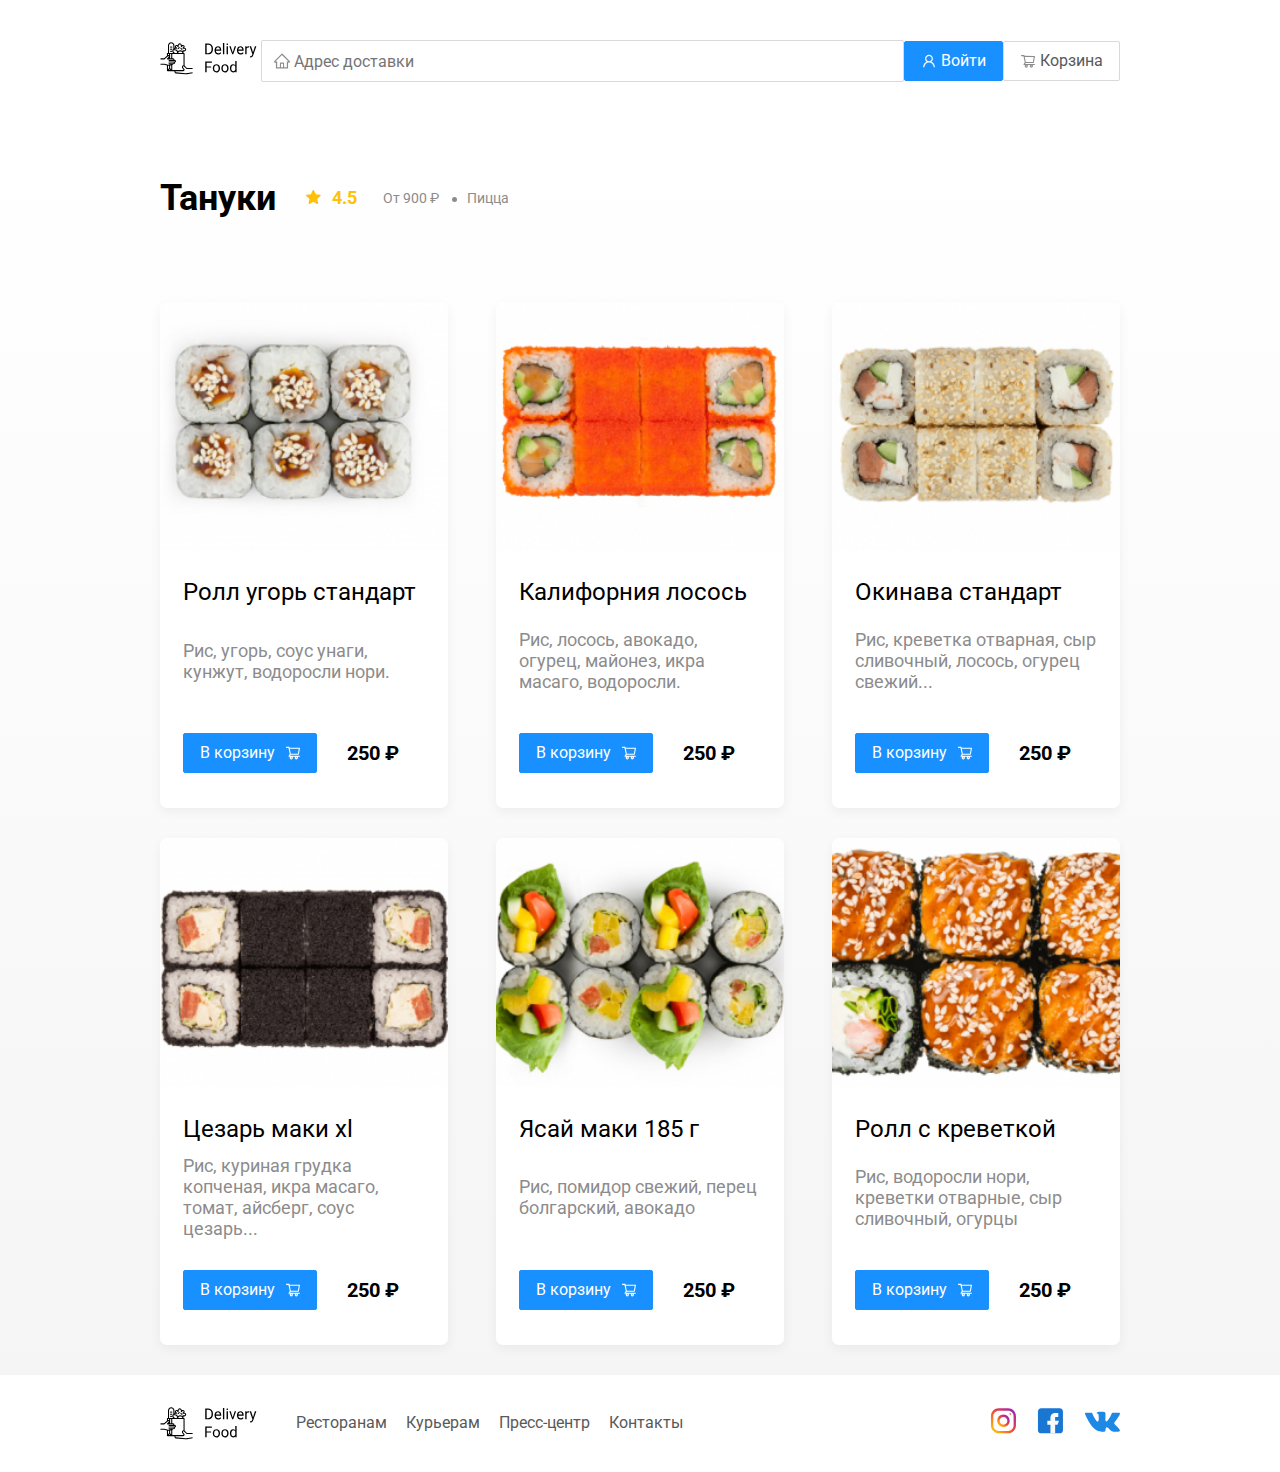
==== restaurant.html @ 8cb636b0 "4.3" ====
<!DOCTYPE html>
<html lang="en">
<head>
    <meta charset="UTF-8">
    <meta name="viewport" content="width=device-width, initial-scale=1.0">
    <meta http-equiv="X-UA-Compatible" content="ie=edge">
    <title>Delivery Food - доставка еды на дом</title>
    <link rel="preconnect" href="https://fonts.googleapis.com">
    <link rel="preconnect" href="https://fonts.gstatic.com" crossorigin>
    <link href="https://fonts.googleapis.com/css2?family=Roboto:wght@400;700&display=swap" rel="stylesheet">
    <link rel="stylesheet" href="css/normalize.css">
    <link rel="stylesheet" href="https://cdnjs.cloudflare.com/ajax/libs/animate.css/4.1.1/animate.min.css"/>
    <link rel="stylesheet" href="css/style.css">
</head>
<body>
    <div class="container">
        <header class="header">
            <a href="index.html" class=""><img src="img/logo.svg" alt="Delivery Food" class="logo"></a>
            <input type="text" class="input input-address" placeholder="Адрес доставки">
            <div class="buttons">
                <button class="button button-primary"> 
                    <img src="img/login.svg" alt="" class="button-icon"> 
                    <span class="button-text"> Войти </span> 
                </button>
                <button class="button " id="cart-button"> 
                    <img src="img/shopping-cart.svg" alt="" class="button-icon"> 
                    <span class="button-text"> Корзина </span>
                </button>
            </div>
        </header>
    </div>   
    
    <main class="main">
        <div class="container">
    
            <section class="cards-block">
                <div class="section-heading">
                    <h2 class="section-title">
                        Тануки
                    </h2>
                    <div class="card-info">
                        <div class="rating">
                            <img src="img/star.svg" alt="star" class="rating-star">
                            4.5
                        </div>
                        <div class="price">
                            От 900 ₽
                        </div>
                        <div class="category">
                            Пицца
                        </div>
                    </div>
                </div>
                <div class="cards">
                    <div class="card wow animate__animated animate__fadeInUp" data-wow-delay="0">
                        <img src="img/rol.jpg" alt="image" class="card-image">
                        <div class="card-text">
                            <div class="card-heading">
                                <h3 class="card-title card-title-reg">
                                    Ролл угорь стандарт
                                </h3>
                            </div>
                            <div class="card-info">
                                <div class="ingredietns">
                                    Рис, угорь, соус унаги, кунжут, водоросли нори.
                                </div>
                            </div>
                            <div class="card-buttons">
                                <button class="button button-primary">
                                    <span class="button-card-text">В корзину</span>
                                    <img src="img/cart2.svg" alt="shopping-cart" class="card-button-image">
                                </button>
                                <strong class="card-price-bold">250 ₽</strong>
                            </div>
                        </div>
                    </div>
                    <div class="card wow animate__animated animate__fadeInUp" data-wow-delay="0.2s">
                        <img src="img/kaliflos.jpg" alt="image" class="card-image">
                        <div class="card-text">
                            <div class="card-heading">
                                <h3 class="card-title card-title-reg">
                                    Калифорния лосось
                                </h3>
                            </div>
                            <div class="card-info">
                                <div class="ingredietns">
                                    Рис, лосось, авокадо, огурец, майонез, икра масаго, водоросли.
                                </div>
                            </div>
                            <div class="card-buttons">
                                <button class="button button-primary">
                                    <span class="button-card-text">В корзину</span>
                                    <img src="img/cart2.svg" alt="shopping-cart" class="card-button-image">
                                </button>
                                <strong class="card-price-bold">250 ₽</strong>
                            </div>
                        </div>
                    </div>
                    <div class="card wow animate__animated animate__fadeInUp" data-wow-delay="0.4s">
                        <img src="img/okinava.jpg"image" class="card-image">
                        <div class="card-text">
                            <div class="card-heading">
                                <h3 class="card-title card-title-reg">
                                    Окинава стандарт
                                </h3>
                            </div>
                            <div class="card-info">
                                <div class="ingredietns">
                                    Рис, креветка отварная, сыр сливочный, лосось, огурец свежий...
                                </div>
                            </div>
                            <div class="card-buttons">
                                <button class="button button-primary">
                                    <span class="button-card-text">В корзину</span>
                                    <img src="img/cart2.svg" alt="shopping-cart" class="card-button-image">
                                </button>
                                <strong class="card-price-bold">250 ₽</strong>
                            </div>
                        </div>
                    </div>
                    <div class="card wow animate__animated animate__fadeInUp" data-wow-delay="0">
                        <img src="img/ces.jpg" alt="image" class="card-image">
                        <div class="card-text">
                            <div class="card-heading">
                                <h3 class="card-title card-title-reg">
                                    Цезарь маки хl
                                </h3>
                            </div>
                            <div class="card-info">
                                <div class="ingredietns">
                                    Рис, куриная грудка копченая, икра масаго, томат, айсберг, соус цезарь...
                                </div>
                            </div>
                            <div class="card-buttons">
                                <button class="button button-primary">
                                    <span class="button-card-text">В корзину</span>
                                    <img src="img/cart2.svg" alt="shopping-cart" class="card-button-image">
                                </button>
                                <strong class="card-price-bold">250 ₽</strong>
                            </div>
                        </div>
                    </div>
                    <div class="card wow animate__animated animate__fadeInUp" data-wow-delay="0.2s">
                        <img src="img/yasay.jpg" alt="image" class="card-image">
                        <div class="card-text">
                            <div class="card-heading">
                                <h3 class="card-title card-title-reg">
                                    Ясай маки 185 г
                                </h3>
                            </div>
                            <div class="card-info">
                                <div class="ingredietns">
                                    Рис, помидор свежий, перец болгарский, авокадо
                                </div>
                            </div>
                            <div class="card-buttons">
                                <button class="button button-primary">
                                    <span class="button-card-text">В корзину</span>
                                    <img src="img/cart2.svg" alt="shopping-cart" class="card-button-image">
                                </button>
                                <strong class="card-price-bold">250 ₽</strong>
                            </div>
                        </div>
                    </div>
                    <div class="card wow animate__animated animate__fadeInUp" data-wow-delay="0.4s">
                        <img src="img/roolls.jpg" alt="image" class="card-image">
                        <div class="card-text">
                            <div class="card-heading">
                                <h3 class="card-title card-title-reg">
                                    Ролл с креветкой
                                </h3>
                            </div>
                            <div class="card-info">
                                <div class="ingredietns">
                                    Рис, водоросли нори, креветки отварные, сыр сливочный, огурцы
                                </div>
                            </div>
                            <div class="card-buttons">
                                <button class="button button-primary">
                                    <span class="button-card-text">В корзину</span>
                                    <img src="img/cart2.svg" alt="shopping-cart" class="card-button-image">
                                </button>
                                <strong class="card-price-bold">250 ₽</strong>
                            </div>
                        </div>
                    </div>
                    
                </div>
            </section>
        </div>
    </main>

    <footer class="footer">
        <div class="container">
            <div class="footer-block">
                <img src="img/logo.svg" alt="Delivery Food" class="logo footer-logo">
                <nav class="footer-nav">
                    <a href="#" class="footer-link">Ресторанам</a>
                    <a href="#" class="footer-link">Курьерам</a>
                    <a href="#" class="footer-link">Пресс-центр</a>
                    <a href="#" class="footer-link">Контакты</a>
                </nav>
                <div class="social-links">
                    <a href="" class="social-link"><img src="img/inst.svg" alt="inst"></a>
                    <a href="" class="social-link"><img src="img/facebook.svg" alt="facebook"></a>
                    <a href="" class="social-link"><img src="img/vk.svg" alt="vk"></a>
                </div>
            </div>
        </div>
    </footer>

    <div class="modal">
        <div class="modal-dialog">
            <div class="modal-header">
                <h1 class="modal-title">Корзина</h1>
                <button class="close">&times;</button>
            </div>
            <div class="modal-body">
                <div class="food-row">
                    <span class="food-name">Ролл угорь стандарт</span>
                    <strong class="food-price">250 ₽</strong>
                    <div class="food-counter">
                        <button class="counter-button">-</button>
                        <span class="counter">1</span>
                        <button class="counter-button">+</button>
                    </div>
                </div>
                <div class="food-row">
                    <span class="food-name">Ролл угорь стандарт</span>
                    <strong class="food-price">250 ₽</strong>
                    <div class="food-counter">
                        <button class="counter-button">-</button>
                        <span class="counter">1</span>
                        <button class="counter-button">+</button>
                    </div>
                </div>
                <div class="food-row">
                    <span class="food-name">Ролл угорь стандарт</span>
                    <strong class="food-price">250 ₽</strong>
                    <div class="food-counter">
                        <button class="counter-button">-</button>
                        <span class="counter">1</span>
                        <button class="counter-button">+</button>
                    </div>
                </div>
                <div class="food-row">
                    <span class="food-name">Ролл угорь стандарт</span>
                    <strong class="food-price">250 ₽</strong>
                    <div class="food-counter">
                        <button class="counter-button">-</button>
                        <span class="counter">1</span>
                        <button class="counter-button">+</button>
                    </div>
                </div>
            </div>
            <div class="modal-footer">
                <span class="modal-pricetag">1250 ₽</span>
                <div class="footer-buttons">
                    <button class="button button-primary btnn">Оформить заказ</button>
                    <button class="button">Отмена</button>
                </div>
            </div>
        </div>
    </div>
    <script src="js/wow.min.js"></script>
    <script src="js/modal.js"></script>
    <script src="js/main.js"></script>
</body>
</html>
---- css/style.css ----
.container{
    max-width: 1200px;
    margin: auto;
}

h1, h2, h3, h4, h5, h6, p, span {
    margin: 0;
    padding: 0;
}

body{
    font-family: 'Roboto', sans-serif;
}

.header{
    display: flex;
    align-items: center;
    justify-content: space-between;
    margin-top: 40px;
    margin-bottom: 40px;
}

.input{
    background: #fff;
    border: 1px solid #D9D9D9;
    border-radius: 2px;
    font-size: 16px;
    line-height: 24px;
    padding: 0 8px;
    padding-left: 32px;
    background-repeat:  no-repeat;
    background-position: left 11px center;
}

.input-address {   
    width: 690px;
    height: 40px;
    color: #BFBFBF;
    background-image: url(../img/home.svg);
    
}

.input-search {
    background-image: url(../img/search.svg);
    width: 306px;
    height: 34px;
    margin-left: auto;
}

.invalid-input {
    border: 1px solid #d63b3b;
}

.auth-msg {
    color: #d63b3b;
    text-align: right;
    padding-top: 20px;
}

.buttons{
    display: flex;
   align-items: center;
   width: 219px;
   justify-content: space-between;
}

.button{
   background: #fff;
   border: 1px solid #d9d9d9;
   box-sizing: border-box;
   box-shadow: 0px 0px 2px rgba(0, 0, 0, 0.0015);
   border-radius: 2px;
   color: #595959;
   font-size: 16px;
   line-height: 24px; 
   display: flex;
    align-items: center;
   height: 40px;
   padding: 8px 16px;

}

.button-primary{
    background: #1890FF;
    border: 1px solid #1890FF;
    color: #fff;
}

.button-red {
    background: #d63b3b;
    border: 1px solid #d63b3b;
    color: #fff;
}

.button-icon{
margin-right: 4px;

}

.promo{
    box-shadow:  0px 7px 12px rgba(158, 158, 163, 0.1);
    background: #FFF1B8 url(../img/promo-image.png) no-repeat top right; 
    border-radius: 10px;
    padding: 68px 70px;
}

.promo-title{
    font-style: normal;
    font-weight: bold;
    font-size: 39px;
    line-height: 46px;
    color: #302C34;
    margin-bottom: 16px;

}

.promo-text{
    max-width: 538px;
    font-style: normal;
    font-weight: normal;
    font-size: 24px;
    line-height: 28px;

    color: #302C34;
}

.section-title{
    font-style: normal;
    font-weight: bold;
    font-size: 36px;
    line-height: 42px;
    color: #000000;
    margin-right: 30px;
}

.section-heading{
    display: flex;
    align-items: center;
    margin-top: 56px; 
    margin-bottom: 44px;
}

.cards{
    display: flex;
    flex-wrap: wrap;
    align-items: flex-start;
    justify-content: space-between;
}

.card{
    background: #FFFFFF;
    box-shadow: 0px 4px 12px rgba(0, 0, 0, 0.05);
    border-radius: 7px;
    overflow: hidden;
    margin-bottom: 30px;
    flex-basis: 30%;
    text-decoration: none;
}

.card-image{
    height: 250px;
    object-fit: cover;
    width: 100%;
}

.card-text{
    padding-top: 20px;
    padding-bottom: 35px;
    padding-left: 23px;
    padding-right: 23px;
}

.card-heading{
    display: flex;
    align-items: center;
    justify-content: space-between;
    margin-bottom: 5px;
}

.card-title{
    margin: 0;
    font-style: normal;
    font-weight: bold;
    font-size: 24px;
    line-height: 32px;
    color: #000000;
}

.card-title-reg {
    font-style: normal;
    font-weight: 400;
}

.card-tag{
    font-style: normal;
    font-weight: normal;
    font-size: 12px;
    line-height: 20px;   
    color: #FFFFFF;
    background: #262626;
    border-radius: 2px;
    padding: 1px 8px;
}

.card-info{
    display: flex;
    align-items: center;
    flex-wrap: wrap;
}

.cards-block .card-info {
    min-height: 120px;
}

.ingredietns {
    margin-bottom: 25px;
}

.card-price-bold {
    font-style: normal;
    font-weight: bold;
    font-size: 20px;
    line-height: 32px;
    margin-left: 30px;
}

.card-buttons {
    display: flex;
    align-items: center;
}

.rating{
    margin-right: 26px;
    color: #FFC107;
    font-style: normal;
    font-weight: bold;
    font-size: 18px;
    line-height: 32px;
}


.ingredietns {
    font-style: normal;
    font-weight: normal;
    font-size: 18px;
    line-height: 21px;
    color: #8C8C8C;
}

.category{
    font-style: normal;
    font-weight: normal;
    font-size: 18px;
    line-height: 32px;
    color: #8C8C8C;
    text-overflow: ellipsis;
    overflow: hidden;
    white-space: nowrap;
    max-width: 150px;
}

.price{
    margin-right: 10px;
    color: #8C8C8C;
}

.price::after{
    content: "";
    width: 5px;
    height: 5px;
    background-color: #8c8c8c;
    display: inline-block;
    vertical-align: middle;
    border-radius: 50%;
    margin-left: 10px;

}

.rating-star{
    margin-right: 7px;
}

.main {
    background: linear-gradient(180deg, rgba(245, 245, 245, 0) 1.04%, #F5F5F5 100%);
}

.footer-block {
    display: flex;
    align-items: center;
    justify-content: space-between;
    padding-top: 30px;
    padding-bottom: 30px;
}

.footer-link {
    display: inline-block;
    text-decoration: none;
    color: #595959;
}

.footer-link:not(:last-child) {
    margin-right: 15px; 
}

.footer-nav {
    margin-left: 35px;
    margin-right: auto;
}

.social-links {
    display: flex;
    align-items: center;
}

.social-link:not(:last-child) {
    margin-right: 21px;
}


.card-button-image {
    margin-left: 10px;
}

.modal {
    display: none;
    position: fixed;
    top: 0;
    left: 0;
    width: 100%;
    height: 100%;
    background: rgba(0, 0, 0, 0.4);
}

.is-open {
    display: flex;
}

.modal-dialog {
    margin: auto;
    max-width: 790px;
    width: 95%;
    background: #FFFFFF;
    border-radius: 5px;
    padding: 40px 45px;
}

.modal-header {
    display: flex;
    justify-content: space-between;
    margin-bottom: 45px;
}

.modal-title {
    font-weight: bold;
    font-size: 36px;
    line-height: 42px;
    color: #000000;
}

.close {
    font-size: 36px;
    border: none;
    background-color: transparent;
}

.modal-body {
    margin-bottom: 52px;
}

.food-row {
    display: flex;
    align-items: flex-start;
    justify-content: space-between;
    padding-bottom: 8px;
    border-bottom: 1px solid #D9D9D9;
    margin-bottom: 15px;
}

.food-name {
    font-weight: normal;
    font-size: 18px;
    line-height: 32px;
}

.food-price {
    margin-left: auto;
    margin-right: 47px;
    font-weight: bold;
    font-size: 20px;
    line-height: 32px;
}

.food-counter {
    display: flex;
    align-items: center;
    font-size: 14px;
}

.counter-button {
    display: flex;
    align-items: center;
    justify-content: center;
    background: #FFFFFF;
    border: 1px solid #40A9FF;
    box-sizing: border-box;
    border-radius: 2px;
    width: 39px;
    height: 32px;
    line-height: 22px;
    color: #40A9FF;
}

.counter {
    font-size: 16px;
    margin-left: 10px;
    margin-right: 10px;
}

.modal-footer {
    display: flex;
    align-items: center;
    justify-content: space-between;
}

.footer-buttons {
    display: flex;
    align-items: center;
}


.btnn {
    margin-right: 15px;
}

.modal-pricetag {
    background: #262626;
    border-radius: 5px;
    color: #FFFFFF;
    padding: 15px 20px;
}

.modal-auth-dialog {
    max-width: 300px;
}

.modal-auth-dialog .modal-body {
    display: flex;
    flex-direction: column;
}

.input-auth{
    padding-left: 10px;
    height: 34px;
}

#input-password {
    margin-top: 20px;
}

#userName {
    font-size: 24px;
}

.hidden {
    display: none;
}

.logoHref {
    cursor: pointer;
}

@media (max-width: 1366px) {
    .container {
        max-width: 960px;
    }
    .promo {
        background-position: center right -300px;
        background-size: 750px;
    }
    .category, .price {
        font-size: 14px;
    }
}


@media (max-width: 992px) {
    .container {
        max-width: 752px;
    }
    .promo {
        padding: 50px;
        background-size: 500pz;
        background-position: center right -200px;
    }
    .promo-text {
        font-size: 18px;
        max-width: 400px;
    }
    .card {
        flex-basis: 49%;
    }
    .footer-link {
        font-size: 16px;
    }
}

@media (max-width: 768px) {
    .container {
        max-width: 560px;
    }
    .card-info {
        flex-wrap: wrap;
    }
    .card .rating {
        flex-basis: 100%;
    }
    .card-title {
        font-size: 18px;
    }
    .promo-title {
        font-size: 24px;
        line-height: 1.4;
    }
    .promo {
        background-size: 400px;
        background-position: bottom 50px right -200px;
    }
    .promo-text {
        margin-top: 0;
    }
    .section-title {
        font-size: 30px;
    }
}

@media (max-width: 578px) {
    .container {
        max-width: 90%;
    }
    .header {
        flex-wrap: wrap;
    }
    .input-address {
        flex: 1;
        margin-top: 15px;
        order: 5;
    }
    .promo {
        background-image: none;
    }
    .promo-title {
        margin-bottom: 10px;
    }
    .section-title {
        font-size: 20px;
    }
    .card {
        flex-basis: 100%;
    }
    .card-image {
        width: 100%;
    }
    .footer-nav {
        order: 0;
        margin-left: 0;
    }
    .footer-logo {
        order: 1;
        margin-right: 15px;
    }
    .social-links {
        order: 2;
    }
    .footer-nav {
        margin-left: 0;
        margin-right: 0;
        display: flex;
        flex-direction: column;
    }
}

@media (max-width: 480px) {
    .footer-block {
        flex-wrap: wrap;
        flex-direction: column;
    }
    .footer-logo {
        order: 0;
        margin-bottom: 20px;
    }
    .footer-link:not(:last-child) {
        margin-right: 0;
    }
    .section-heading {
        flex-wrap: wrap;
    }
    .promo {
        padding: 20px;
    }
    .buttons {
        justify-content:space-between;
    }
    .footer-nav {
        margin-bottom: 20px;
    }
    .header {
        justify-content: center;
    }
    
}
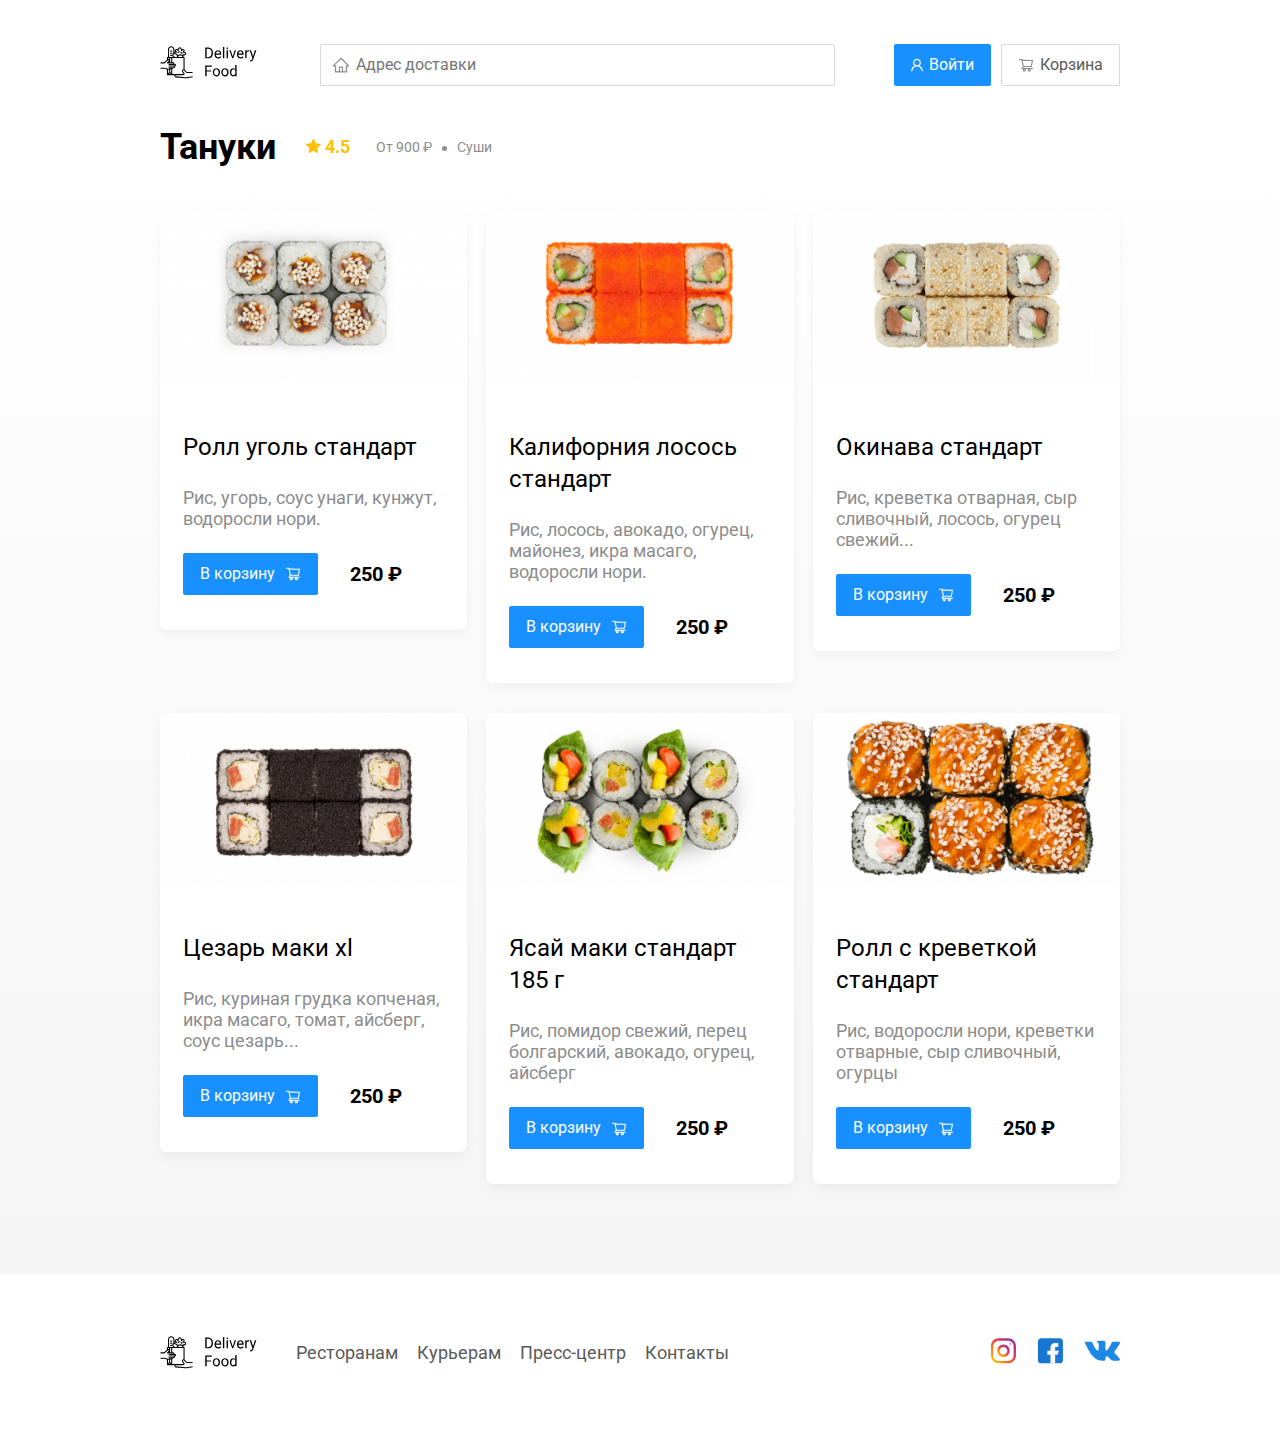
==== commit e2867b85: "pr 4.4 & 4.5" ====
--- a/restaurant.html
+++ b/restaurant.html
@@ -1,269 +1,124 @@
 <!DOCTYPE html>
 <html lang="en">
-<head>
-    <meta charset="UTF-8">
-    <meta name="viewport" content="width=device-width, initial-scale=1.0">
-    <meta http-equiv="X-UA-Compatible" content="ie=edge">
-    <title>Delivery Food - доставка еды на дом</title>
-    <link rel="preconnect" href="https://fonts.googleapis.com">
-    <link rel="preconnect" href="https://fonts.gstatic.com" crossorigin>
-    <link href="https://fonts.googleapis.com/css2?family=Roboto:wght@400;700&display=swap" rel="stylesheet">
-    <link rel="stylesheet" href="css/normalize.css">
-    <link rel="stylesheet" href="https://cdnjs.cloudflare.com/ajax/libs/animate.css/4.1.1/animate.min.css"/>
-    <link rel="stylesheet" href="css/style.css">
-</head>
-<body>
-    <div class="container">
-        <header class="header">
-            <a href="index.html" class=""><img src="img/logo.svg" alt="Delivery Food" class="logo"></a>
-            <input type="text" class="input input-address" placeholder="Адрес доставки">
-            <div class="buttons">
-                <button class="button button-primary"> 
-                    <img src="img/login.svg" alt="" class="button-icon"> 
-                    <span class="button-text"> Войти </span> 
-                </button>
-                <button class="button " id="cart-button"> 
-                    <img src="img/shopping-cart.svg" alt="" class="button-icon"> 
-                    <span class="button-text"> Корзина </span>
-                </button>
+    <head>
+        <meta charset="UTF-8">
+        <meta http-equiv="X-UA-Compatible" content="IE=edge">
+        <meta name="viewport" content="width=device-width, initial-scale=1.0">
+        <title>Пицца плюс</title>
+        <link rel="stylesheet" href="./css/normalize.css" />
+        <link rel="stylesheet" href="https://cdnjs.cloudflare.com/ajax/libs/animate.css/3.7.2/animate.min.css">
+        <link rel="stylesheet" href="./css/style.css" />
+        <link href="https://fonts.googleapis.com/css2?family=Roboto:wght@400;700&display=swap&subset=cyrillic" rel="stylesheet">
+        <script defer src="./js/wow.min.js"></script>
+        <script defer src="./js/main.js"></script>
+    </head>
+    <body>
+        <div class="container">
+            <header class="header">
+                <a href="index.html" class="logo animated bounceInLeft">
+                    <img src="./img/logo.svg" alt="logo">
+                </a>
+                <input type="text" class="input input-address" placeholder="Адрес доставки">
+                <div class="buttons">
+                    <button class="button button-primary">
+                        <img src="./img/user.svg" alt="user" class="button-icon">
+                        <span class="button-text">Войти</span>
+                    </button>
+                    <button class="button" id="cart-button">
+                        <img src="./img/shopping-cart.svg" alt="cart" class="button-icon">
+                        <span class="button-text">Корзина</span>
+                    </button>
+                </div>
+            </header>
+        </div>
+        <main class="main">
+            <div class="container">
+                <section class="restaurants">
+                    <div class="section-heading wow slideInLeft">
+                        <h2 class="section-title">Тануки</h2>
+                        <div class="card-info">
+                            <div class="rating">
+                                <img src="./img/star.svg" alt="rating" class="rating-star">
+                                4.5
+                            </div>
+                            <div class="price">От 900 ₽</div>
+                            <div class="category">Суши</div>
+                        </div>
+                    </div>
+                    <div class="cards" id="cards"></div>
+                </section>
             </div>
-        </header>
-    </div>   
-    
-    <main class="main">
-        <div class="container">
-    
-            <section class="cards-block">
-                <div class="section-heading">
-                    <h2 class="section-title">
-                        Тануки
-                    </h2>
-                    <div class="card-info">
-                        <div class="rating">
-                            <img src="img/star.svg" alt="star" class="rating-star">
-                            4.5
+        </main>
+        <footer class="footer">
+            <div class="container">
+                <div class="footer-block">
+                    <img src="img/logo.svg" alt="logo" class="logo footer-logo">
+                    <nav class="footer-nav">
+                        <a href="#" class="footer-link">Ресторанам</a>
+                        <a href="#" class="footer-link">Курьерам</a>
+                        <a href="#" class="footer-link">Пресс-центр</a>
+                        <a href="#" class="footer-link">Контакты</a>
+                    </nav>
+                    <div class="social-links">
+                        <a href="#" class="social-link"><img src="./img/instagram.svg" alt="instagram"></a>
+                        <a href="#" class="social-link"><img src="./img/facebook.svg" alt="facebook"></a>
+                        <a href="#" class="social-link"><img src="./img/vk.svg" alt="vk"></a>
+                    </div>
+                </div>
+            </div>
+        </footer>
+        <div class="modal" id="cart-modal">
+            <div class="modal-dialog">
+                <div class="modal-header">
+                    <h3 class="modal-title">Корзина</h3>
+                    <button class="button close" id="cart-modal-close">&times;</button>
+                </div>
+                <div class="modal-body">
+                    <div class="food-row">
+                        <span class="food-name">Ролл угорь стандарт</span>
+                        <strong class="food-price">250 ₽</strong>
+                        <div class="food-counter">
+                            <button class="counter-button">-</button>
+                            <span class="counter">1</span>
+                            <button class="counter-button">+</button>
                         </div>
-                        <div class="price">
-                            От 900 ₽
+                    </div>
+                    <div class="food-row">
+                        <span class="food-name">Ролл угорь стандарт</span>
+                        <strong class="food-price">250 ₽</strong>
+                        <div class="food-counter">
+                            <button class="counter-button">-</button>
+                            <span class="counter">1</span>
+                            <button class="counter-button">+</button>
                         </div>
-                        <div class="category">
-                            Пицца
+                    </div>
+                    <div class="food-row">
+                        <span class="food-name">Ролл угорь стандарт</span>
+                        <strong class="food-price">250 ₽</strong>
+                        <div class="food-counter">
+                            <button class="counter-button">-</button>
+                            <span class="counter">1</span>
+                            <button class="counter-button">+</button>
+                        </div>
+                    </div>
+                    <div class="food-row">
+                        <span class="food-name">Ролл угорь стандарт</span>
+                        <strong class="food-price">250 ₽</strong>
+                        <div class="food-counter">
+                            <button class="counter-button">-</button>
+                            <span class="counter">1</span>
+                            <button class="counter-button">+</button>
                         </div>
                     </div>
                 </div>
-                <div class="cards">
-                    <div class="card wow animate__animated animate__fadeInUp" data-wow-delay="0">
-                        <img src="img/rol.jpg" alt="image" class="card-image">
-                        <div class="card-text">
-                            <div class="card-heading">
-                                <h3 class="card-title card-title-reg">
-                                    Ролл угорь стандарт
-                                </h3>
-                            </div>
-                            <div class="card-info">
-                                <div class="ingredietns">
-                                    Рис, угорь, соус унаги, кунжут, водоросли нори.
-                                </div>
-                            </div>
-                            <div class="card-buttons">
-                                <button class="button button-primary">
-                                    <span class="button-card-text">В корзину</span>
-                                    <img src="img/cart2.svg" alt="shopping-cart" class="card-button-image">
-                                </button>
-                                <strong class="card-price-bold">250 ₽</strong>
-                            </div>
-                        </div>
+                <div class="modal-footer">
+                    <span class="modal-pricetag">1250 ₽</span>
+                    <div class="footer-buttons">
+                        <button class="button button-primary">Оформить заказ</button>
+                        <button class="button">Отмена</button>
                     </div>
-                    <div class="card wow animate__animated animate__fadeInUp" data-wow-delay="0.2s">
-                        <img src="img/kaliflos.jpg" alt="image" class="card-image">
-                        <div class="card-text">
-                            <div class="card-heading">
-                                <h3 class="card-title card-title-reg">
-                                    Калифорния лосось
-                                </h3>
-                            </div>
-                            <div class="card-info">
-                                <div class="ingredietns">
-                                    Рис, лосось, авокадо, огурец, майонез, икра масаго, водоросли.
-                                </div>
-                            </div>
-                            <div class="card-buttons">
-                                <button class="button button-primary">
-                                    <span class="button-card-text">В корзину</span>
-                                    <img src="img/cart2.svg" alt="shopping-cart" class="card-button-image">
-                                </button>
-                                <strong class="card-price-bold">250 ₽</strong>
-                            </div>
-                        </div>
-                    </div>
-                    <div class="card wow animate__animated animate__fadeInUp" data-wow-delay="0.4s">
-                        <img src="img/okinava.jpg"image" class="card-image">
-                        <div class="card-text">
-                            <div class="card-heading">
-                                <h3 class="card-title card-title-reg">
-                                    Окинава стандарт
-                                </h3>
-                            </div>
-                            <div class="card-info">
-                                <div class="ingredietns">
-                                    Рис, креветка отварная, сыр сливочный, лосось, огурец свежий...
-                                </div>
-                            </div>
-                            <div class="card-buttons">
-                                <button class="button button-primary">
-                                    <span class="button-card-text">В корзину</span>
-                                    <img src="img/cart2.svg" alt="shopping-cart" class="card-button-image">
-                                </button>
-                                <strong class="card-price-bold">250 ₽</strong>
-                            </div>
-                        </div>
-                    </div>
-                    <div class="card wow animate__animated animate__fadeInUp" data-wow-delay="0">
-                        <img src="img/ces.jpg" alt="image" class="card-image">
-                        <div class="card-text">
-                            <div class="card-heading">
-                                <h3 class="card-title card-title-reg">
-                                    Цезарь маки хl
-                                </h3>
-                            </div>
-                            <div class="card-info">
-                                <div class="ingredietns">
-                                    Рис, куриная грудка копченая, икра масаго, томат, айсберг, соус цезарь...
-                                </div>
-                            </div>
-                            <div class="card-buttons">
-                                <button class="button button-primary">
-                                    <span class="button-card-text">В корзину</span>
-                                    <img src="img/cart2.svg" alt="shopping-cart" class="card-button-image">
-                                </button>
-                                <strong class="card-price-bold">250 ₽</strong>
-                            </div>
-                        </div>
-                    </div>
-                    <div class="card wow animate__animated animate__fadeInUp" data-wow-delay="0.2s">
-                        <img src="img/yasay.jpg" alt="image" class="card-image">
-                        <div class="card-text">
-                            <div class="card-heading">
-                                <h3 class="card-title card-title-reg">
-                                    Ясай маки 185 г
-                                </h3>
-                            </div>
-                            <div class="card-info">
-                                <div class="ingredietns">
-                                    Рис, помидор свежий, перец болгарский, авокадо
-                                </div>
-                            </div>
-                            <div class="card-buttons">
-                                <button class="button button-primary">
-                                    <span class="button-card-text">В корзину</span>
-                                    <img src="img/cart2.svg" alt="shopping-cart" class="card-button-image">
-                                </button>
-                                <strong class="card-price-bold">250 ₽</strong>
-                            </div>
-                        </div>
-                    </div>
-                    <div class="card wow animate__animated animate__fadeInUp" data-wow-delay="0.4s">
-                        <img src="img/roolls.jpg" alt="image" class="card-image">
-                        <div class="card-text">
-                            <div class="card-heading">
-                                <h3 class="card-title card-title-reg">
-                                    Ролл с креветкой
-                                </h3>
-                            </div>
-                            <div class="card-info">
-                                <div class="ingredietns">
-                                    Рис, водоросли нори, креветки отварные, сыр сливочный, огурцы
-                                </div>
-                            </div>
-                            <div class="card-buttons">
-                                <button class="button button-primary">
-                                    <span class="button-card-text">В корзину</span>
-                                    <img src="img/cart2.svg" alt="shopping-cart" class="card-button-image">
-                                </button>
-                                <strong class="card-price-bold">250 ₽</strong>
-                            </div>
-                        </div>
-                    </div>
-                    
-                </div>
-            </section>
-        </div>
-    </main>
-
-    <footer class="footer">
-        <div class="container">
-            <div class="footer-block">
-                <img src="img/logo.svg" alt="Delivery Food" class="logo footer-logo">
-                <nav class="footer-nav">
-                    <a href="#" class="footer-link">Ресторанам</a>
-                    <a href="#" class="footer-link">Курьерам</a>
-                    <a href="#" class="footer-link">Пресс-центр</a>
-                    <a href="#" class="footer-link">Контакты</a>
-                </nav>
-                <div class="social-links">
-                    <a href="" class="social-link"><img src="img/inst.svg" alt="inst"></a>
-                    <a href="" class="social-link"><img src="img/facebook.svg" alt="facebook"></a>
-                    <a href="" class="social-link"><img src="img/vk.svg" alt="vk"></a>
                 </div>
             </div>
         </div>
-    </footer>
-
-    <div class="modal">
-        <div class="modal-dialog">
-            <div class="modal-header">
-                <h1 class="modal-title">Корзина</h1>
-                <button class="close">&times;</button>
-            </div>
-            <div class="modal-body">
-                <div class="food-row">
-                    <span class="food-name">Ролл угорь стандарт</span>
-                    <strong class="food-price">250 ₽</strong>
-                    <div class="food-counter">
-                        <button class="counter-button">-</button>
-                        <span class="counter">1</span>
-                        <button class="counter-button">+</button>
-                    </div>
-                </div>
-                <div class="food-row">
-                    <span class="food-name">Ролл угорь стандарт</span>
-                    <strong class="food-price">250 ₽</strong>
-                    <div class="food-counter">
-                        <button class="counter-button">-</button>
-                        <span class="counter">1</span>
-                        <button class="counter-button">+</button>
-                    </div>
-                </div>
-                <div class="food-row">
-                    <span class="food-name">Ролл угорь стандарт</span>
-                    <strong class="food-price">250 ₽</strong>
-                    <div class="food-counter">
-                        <button class="counter-button">-</button>
-                        <span class="counter">1</span>
-                        <button class="counter-button">+</button>
-                    </div>
-                </div>
-                <div class="food-row">
-                    <span class="food-name">Ролл угорь стандарт</span>
-                    <strong class="food-price">250 ₽</strong>
-                    <div class="food-counter">
-                        <button class="counter-button">-</button>
-                        <span class="counter">1</span>
-                        <button class="counter-button">+</button>
-                    </div>
-                </div>
-            </div>
-            <div class="modal-footer">
-                <span class="modal-pricetag">1250 ₽</span>
-                <div class="footer-buttons">
-                    <button class="button button-primary btnn">Оформить заказ</button>
-                    <button class="button">Отмена</button>
-                </div>
-            </div>
-        </div>
-    </div>
-    <script src="js/wow.min.js"></script>
-    <script src="js/modal.js"></script>
-    <script src="js/main.js"></script>
-</body>
+    </body>
 </html>--- a/css/style.css
+++ b/css/style.css
@@ -1,184 +1,163 @@
-.container{
+* {
+    box-sizing: border-box;
+}
+
+body {
+    font-family: "Roboto", sans-serif;
+    padding-top: 44px;
+}
+
+.container {
     max-width: 1200px;
-    margin: auto;
-}
-
-h1, h2, h3, h4, h5, h6, p, span {
-    margin: 0;
-    padding: 0;
-}
-
-body{
-    font-family: 'Roboto', sans-serif;
-}
-
-.header{
-    display: flex;
-    align-items: center;
-    justify-content: space-between;
-    margin-top: 40px;
+    margin: 0 auto;
+}
+
+.header {
+    display: flex;
+    align-items: center;
+    justify-content: space-between;
     margin-bottom: 40px;
 }
 
-.input{
-    background: #fff;
-    border: 1px solid #D9D9D9;
+.input {
+    background: #ffffff;
+    border: 1px solid #d9d9d9;
     border-radius: 2px;
     font-size: 16px;
     line-height: 24px;
-    padding: 0 8px;
-    padding-left: 32px;
-    background-repeat:  no-repeat;
+    padding: 8px;
+    padding-left: 35px;
+    background-repeat: no-repeat;
     background-position: left 11px center;
 }
 
-.input-address {   
-    width: 690px;
-    height: 40px;
-    color: #BFBFBF;
+.input-address {
+    flex: 0.8;
     background-image: url(../img/home.svg);
-    
 }
 
 .input-search {
+    height: 34px;
+    width: 306px;
     background-image: url(../img/search.svg);
-    width: 306px;
-    height: 34px;
     margin-left: auto;
 }
 
-.invalid-input {
-    border: 1px solid #d63b3b;
-}
-
-.auth-msg {
-    color: #d63b3b;
-    text-align: right;
-    padding-top: 20px;
-}
-
-.buttons{
-    display: flex;
-   align-items: center;
-   width: 219px;
-   justify-content: space-between;
-}
-
-.button{
-   background: #fff;
-   border: 1px solid #d9d9d9;
-   box-sizing: border-box;
-   box-shadow: 0px 0px 2px rgba(0, 0, 0, 0.0015);
-   border-radius: 2px;
-   color: #595959;
-   font-size: 16px;
-   line-height: 24px; 
-   display: flex;
-    align-items: center;
-   height: 40px;
-   padding: 8px 16px;
-
-}
-
-.button-primary{
-    background: #1890FF;
-    border: 1px solid #1890FF;
+.buttons {
+    display: flex;
+    align-items: center;
+}
+
+.button {
+    display: flex;
+    align-items: center;
+    padding: 8px 16px;
+    background: #ffffff;
+    border: 1px solid #d9d9d9;
+    box-sizing: border-box;
+    box-shadow: 0px 0px 2px rgba(0, 0, 0, 0.0015);
+    border-radius:  2px;
+    color: #595959;
+    font-size: 16px;
+    line-height: 24px;
+    cursor: pointer;
+}
+
+.button-primary {
+    background: #1890ff;
+    border-color: #1890ff;
     color: #fff;
-}
-
-.button-red {
-    background: #d63b3b;
-    border: 1px solid #d63b3b;
-    color: #fff;
-}
-
-.button-icon{
-margin-right: 4px;
-
-}
-
-.promo{
-    box-shadow:  0px 7px 12px rgba(158, 158, 163, 0.1);
-    background: #FFF1B8 url(../img/promo-image.png) no-repeat top right; 
+    margin-right: 10px;
+}
+
+.button-icon {
+    margin-right: 6px;
+}
+
+.button-card-text {
+    margin-right: 10px;
+}
+
+.main {
+    background: linear-gradient(180deg, rgba(245,245,245, 0) 1.04%, #f5f5f5 100%);
+    padding-bottom: 60px;
+}
+
+.promo {
+    box-shadow: 0px 7px 12px rgba(158, 158, 163, 0.1);
+    background: #fff1b8 url(../img/promo-image.png) no-repeat top -100px right -100px / 600px;
     border-radius: 10px;
     padding: 68px 70px;
-}
-
-.promo-title{
+    margin-bottom: 56px;
+}
+
+.proto-title {
     font-style: normal;
     font-weight: bold;
     font-size: 39px;
     line-height: 46px;
     color: #302C34;
-    margin-bottom: 16px;
-
-}
-
-.promo-text{
-    max-width: 538px;
+    margin-bottom: 15px;
+}
+
+.promo-text {
     font-style: normal;
     font-weight: normal;
     font-size: 24px;
     line-height: 28px;
-
     color: #302C34;
-}
-
-.section-title{
+    max-width: 538px;
+}
+
+.section-heading {
+    display: flex;
+    align-items: center;
+    margin-bottom: 44px;
+}
+
+.section-title {
     font-style: normal;
     font-weight: bold;
     font-size: 36px;
     line-height: 42px;
     color: #000000;
-    margin-right: 30px;
-}
-
-.section-heading{
-    display: flex;
-    align-items: center;
-    margin-top: 56px; 
-    margin-bottom: 44px;
-}
-
-.cards{
+    margin: 0 30px 0 0;
+}
+
+.cards {
     display: flex;
     flex-wrap: wrap;
+    justify-content: space-between;
     align-items: flex-start;
-    justify-content: space-between;
-}
-
-.card{
+}
+
+.card {
     background: #FFFFFF;
     box-shadow: 0px 4px 12px rgba(0, 0, 0, 0.05);
     border-radius: 7px;
     overflow: hidden;
     margin-bottom: 30px;
-    flex-basis: 30%;
+    flex-basis: 32%;
     text-decoration: none;
-}
-
-.card-image{
-    height: 250px;
+    cursor: pointer;
+}
+
+.card-image {
+    width: 100%;
     object-fit: cover;
-    width: 100%;
-}
-
-.card-text{
-    padding-top: 20px;
-    padding-bottom: 35px;
-    padding-left: 23px;
-    padding-right: 23px;
-}
-
-.card-heading{
-    display: flex;
-    align-items: center;
-    justify-content: space-between;
-    margin-bottom: 5px;
-}
-
-.card-title{
-    margin: 0;
+}
+
+.card-text {
+    padding: 20px 23px 35px;
+}
+
+.card-heading {
+    display: flex;
+    justify-content: space-between;
+    align-items: center;
+}
+
+.card-title {
     font-style: normal;
     font-weight: bold;
     font-size: 24px;
@@ -187,84 +166,65 @@
 }
 
 .card-title-reg {
-    font-style: normal;
-    font-weight: 400;
-}
-
-.card-tag{
+    font-weight: normal;
+}
+
+.card-tag {
     font-style: normal;
     font-weight: normal;
     font-size: 12px;
-    line-height: 20px;   
-    color: #FFFFFF;
+    line-height: 20px;
+    padding: 1px 8px;
     background: #262626;
     border-radius: 2px;
-    padding: 1px 8px;
-}
-
-.card-info{
+    color: #fff
+}
+
+.card-info {
     display: flex;
     align-items: center;
     flex-wrap: wrap;
 }
 
-.cards-block .card-info {
-    min-height: 120px;
-}
-
-.ingredietns {
-    margin-bottom: 25px;
+.card-buttons {
+    display: flex;
+    align-items: center;
+    margin-top: 24px;
 }
 
 .card-price-bold {
-    font-style: normal;
-    font-weight: bold;
     font-size: 20px;
     line-height: 32px;
-    margin-left: 30px;
-}
-
-.card-buttons {
-    display: flex;
-    align-items: center;
-}
-
-.rating{
+    margin-left: 22px;
+}
+
+.rating {
     margin-right: 26px;
-    color: #FFC107;
-    font-style: normal;
+    color: #ffc107;
     font-weight: bold;
     font-size: 18px;
     line-height: 32px;
 }
 
-
-.ingredietns {
-    font-style: normal;
-    font-weight: normal;
-    font-size: 18px;
-    line-height: 21px;
-    color: #8C8C8C;
-}
-
-.category{
-    font-style: normal;
-    font-weight: normal;
+.price,
+.category {
+    color: #8c8c8c;
     font-size: 18px;
     line-height: 32px;
-    color: #8C8C8C;
+}
+
+.category {
     text-overflow: ellipsis;
     overflow: hidden;
     white-space: nowrap;
     max-width: 150px;
 }
 
-.price{
+.price {
     margin-right: 10px;
-    color: #8C8C8C;
-}
-
-.price::after{
+}
+
+.price::after {
     content: "";
     width: 5px;
     height: 5px;
@@ -272,39 +232,36 @@
     display: inline-block;
     vertical-align: middle;
     border-radius: 50%;
-    margin-left: 10px;
-
-}
-
-.rating-star{
-    margin-right: 7px;
-}
-
-.main {
-    background: linear-gradient(180deg, rgba(245, 245, 245, 0) 1.04%, #F5F5F5 100%);
+    margin-left: 10px
+}
+
+.footer {
+    padding: 60px 0;
 }
 
 .footer-block {
     display: flex;
     align-items: center;
     justify-content: space-between;
-    padding-top: 30px;
-    padding-bottom: 30px;
+}
+
+.footer-nav {
+    margin-right: auto;
+    margin-left: 35px;
 }
 
 .footer-link {
     display: inline-block;
+    color: #595959;
+    font-style: normal;
+    font-weight: normal;
+    font-size: 18px;
+    line-height: 21px;
     text-decoration: none;
-    color: #595959;
 }
 
 .footer-link:not(:last-child) {
-    margin-right: 15px; 
-}
-
-.footer-nav {
-    margin-left: 35px;
-    margin-right: auto;
+    margin-right: 15px;
 }
 
 .social-links {
@@ -316,55 +273,63 @@
     margin-right: 21px;
 }
 
-
-.card-button-image {
-    margin-left: 10px;
+.ingredients {
+    font-style: normal;
+    font-weight: normal;
+    font-size: 18px;
+    line-height: 21px;
+    color: #8C8C8C;
 }
 
 .modal {
     display: none;
     position: fixed;
+    left: 0;
     top: 0;
-    left: 0;
     width: 100%;
     height: 100%;
-    background: rgba(0, 0, 0, 0.4);
-}
-
-.is-open {
+    background-color: rgba(0, 0, 0, 0.4);
+    z-index: 100;
+}
+
+.active {
     display: flex;
 }
 
 .modal-dialog {
+    max-width: 780px;
+    width: 95%;
+    left: 329px;
+    top: 364px;
+    background: #fff;
+    border-radius: 5px;
     margin: auto;
-    max-width: 790px;
-    width: 95%;
-    background: #FFFFFF;
-    border-radius: 5px;
     padding: 40px 45px;
 }
 
 .modal-header {
     display: flex;
+    align-content: center;
     justify-content: space-between;
     margin-bottom: 45px;
 }
 
 .modal-title {
+    margin: 0;
     font-weight: bold;
     font-size: 36px;
     line-height: 42px;
-    color: #000000;
 }
 
 .close {
     font-size: 36px;
     border: none;
     background-color: transparent;
+    cursor: pointer;
 }
 
 .modal-body {
-    margin-bottom: 52px;
+    margin-bottom: 24px;
 }
 
 .food-row {
@@ -372,7 +337,7 @@
     align-items: flex-start;
     justify-content: space-between;
     padding-bottom: 8px;
-    border-bottom: 1px solid #D9D9D9;
+    border-bottom: 1px solid #d9d9d9;
     margin-bottom: 15px;
 }
 
@@ -393,112 +358,103 @@
 .food-counter {
     display: flex;
     align-items: center;
-    font-size: 14px;
+}
+
+.counter {
+    font-size: 16px;
+    line-height: 24px;
+    margin: 0 10px;
 }
 
 .counter-button {
     display: flex;
     align-items: center;
     justify-content: center;
-    background: #FFFFFF;
-    border: 1px solid #40A9FF;
+    width: 39px;
+    height: 32px;
+    background: #fff;
+    border: 1px solid #40a9ff;
     box-sizing: border-box;
     border-radius: 2px;
-    width: 39px;
-    height: 32px;
+    font-weight: normal;
+    font-size: 14px;
     line-height: 22px;
-    color: #40A9FF;
-}
-
-.counter {
-    font-size: 16px;
-    margin-left: 10px;
-    margin-right: 10px;
+    color: #40a9ff;
 }
 
 .modal-footer {
     display: flex;
     align-items: center;
     justify-content: space-between;
-}
-
-.footer-buttons {
-    display: flex;
-    align-items: center;
-}
-
-
-.btnn {
-    margin-right: 15px;
 }
 
 .modal-pricetag {
     background: #262626;
     border-radius: 5px;
-    color: #FFFFFF;
+    color: #fff;
     padding: 15px 20px;
 }
 
-.modal-auth-dialog {
-    max-width: 300px;
-}
-
-.modal-auth-dialog .modal-body {
-    display: flex;
-    flex-direction: column;
-}
-
-.input-auth{
-    padding-left: 10px;
-    height: 34px;
-}
-
-#input-password {
-    margin-top: 20px;
-}
-
-#userName {
-    font-size: 24px;
-}
-
-.hidden {
+.footer-buttons {
+    display: flex;
+    align-items: center;
+}
+
+.error {
+    margin: 0;
+    visibility: hidden;
+    padding: 4px 10px;
+    border-radius: 5px;
+    background-color: crimson;
+    color: #f5f5f5;
+}
+
+.error.visible {
+    visibility: visible;
+}
+
+.form__input {
+    border-style: solid;
+}
+
+.hide {
     display: none;
-}
-
-.logoHref {
-    cursor: pointer;
 }
 
 @media (max-width: 1366px) {
     .container {
         max-width: 960px;
     }
+
     .promo {
-        background-position: center right -300px;
-        background-size: 750px;
-    }
+        background-position: top -100px right -250px;
+        background-size: 600px;
+    }
+
     .category, .price {
         font-size: 14px;
     }
 }
 
-
 @media (max-width: 992px) {
     .container {
-        max-width: 752px;
-    }
+        max-width: 750px;
+    }
+
     .promo {
         padding: 50px;
-        background-size: 500pz;
-        background-position: center right -200px;
-    }
+        background-position: top -100px right -300px;
+    }
+
     .promo-text {
         font-size: 18px;
         max-width: 400px;
     }
+
     .card {
         flex-basis: 49%;
     }
+
     .footer-link {
         font-size: 16px;
     }
@@ -508,103 +464,129 @@
     .container {
         max-width: 560px;
     }
-    .card-info {
-        flex-wrap: wrap;
-    }
-    .card .rating {
-        flex-basis: 100%;
-    }
-    .card-title {
-        font-size: 18px;
-    }
+
+    .promo {
+        padding: 50px;
+        background-size: 250px;
+        background-position: center right -120px
+    }
+
     .promo-title {
         font-size: 24px;
         line-height: 1.4;
     }
-    .promo {
-        background-size: 400px;
-        background-position: bottom 50px right -200px;
-    }
+
     .promo-text {
         margin-top: 0;
     }
-    .section-title {
-        font-size: 30px;
+
+    .card .rating {
+        flex-basis: 100%;
+    }
+
+    .card-title {
+        font-size: 18px;
     }
 }
 
 @media (max-width: 578px) {
     .container {
-        max-width: 90%;
-    }
+        width: 90%;
+    }
+
     .header {
         flex-wrap: wrap;
     }
+
     .input-address {
+        order: 5;
+        margin-top: 15px;
         flex: 1;
-        margin-top: 15px;
-        order: 5;
-    }
+    }
+
     .promo {
         background-image: none;
     }
+
     .promo-title {
-        margin-bottom: 10px;
-    }
+        margin-bottom: 01px;
+    }
+
     .section-title {
         font-size: 20px;
     }
+
     .card {
         flex-basis: 100%;
     }
-    .card-image {
-        width: 100%;
-    }
+
+    .footer {
+        padding: 30px 0;
+    }
+
+    .footer-block {
+        align-items: flex-start;
+    }
+
     .footer-nav {
         order: 0;
-        margin-left: 0;
-    }
+        margin: 0;
+        display: flex;
+        flex-direction: column;
+    }
+
     .footer-logo {
         order: 1;
         margin-right: 15px;
     }
+
     .social-links {
         order: 2;
     }
-    .footer-nav {
-        margin-left: 0;
-        margin-right: 0;
-        display: flex;
-        flex-direction: column;
-    }
 }
 
 @media (max-width: 480px) {
+    .button {
+        min-height: 40px;
+    }
+    
+    .button-text {
+        display: none;
+    }
+
+    .button-icon {
+        margin: 0;
+    }
+
+    .promo {
+        padding: 20px;
+    }
+
+    .section-heading {
+        flex-wrap: wrap;
+    }
+
+    .input-search {
+        flex: 1;
+    }
+
     .footer-block {
+        align-items: center;
         flex-wrap: wrap;
         flex-direction: column;
     }
+
     .footer-logo {
         order: 0;
         margin-bottom: 20px;
     }
-    .footer-link:not(:last-child) {
-        margin-right: 0;
-    }
-    .section-heading {
-        flex-wrap: wrap;
-    }
-    .promo {
-        padding: 20px;
-    }
-    .buttons {
-        justify-content:space-between;
-    }
+
     .footer-nav {
         margin-bottom: 20px;
-    }
-    .header {
-        justify-content: center;
-    }
-    
-}+        text-align: center;
+    }
+
+    .footer-link:not(:last-child) {
+        margin: 0; 
+    }
+}
